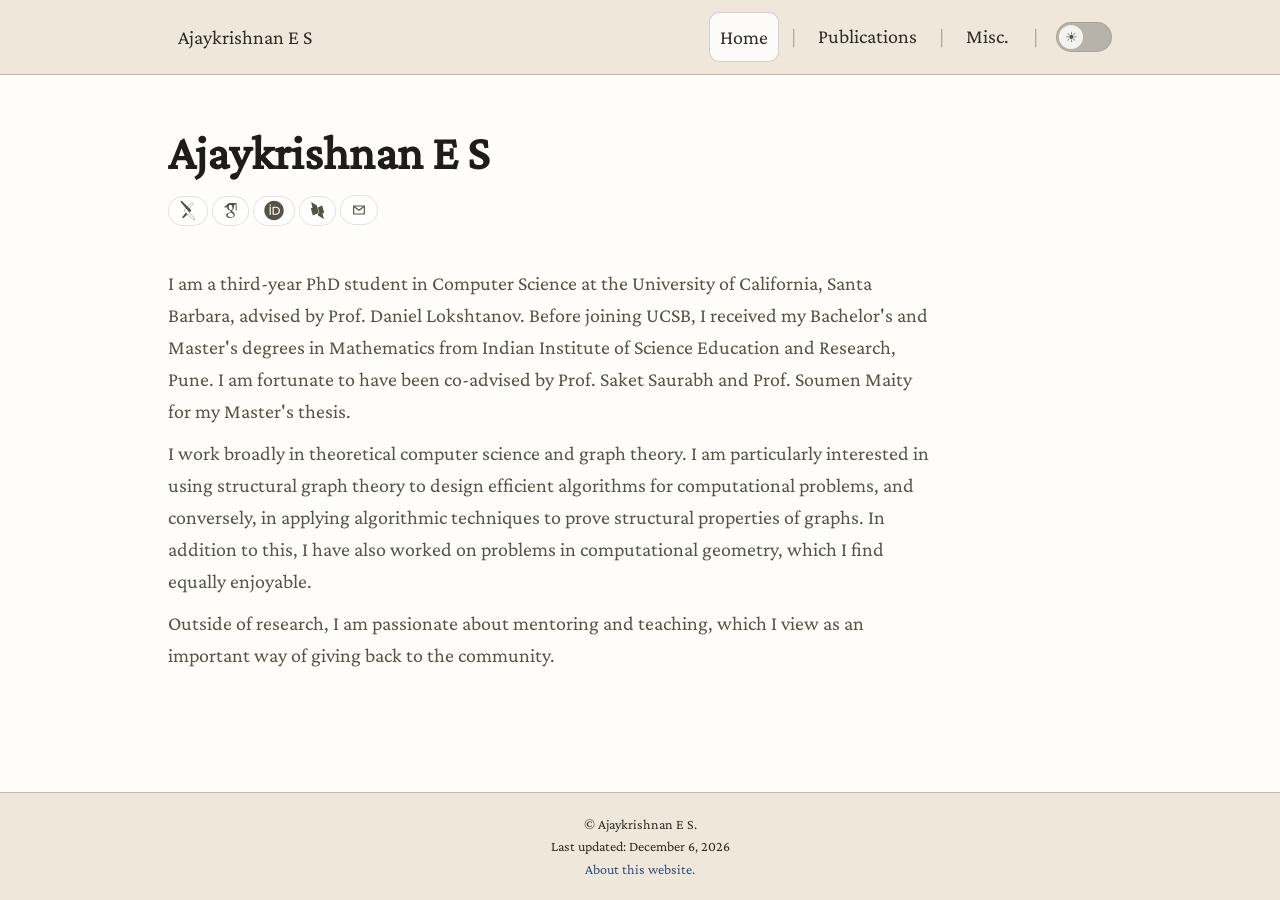
==== index.html @ ac894924 "Add files via upload" ====
<!doctype html>
<html lang="en">
  <head>
    <meta charset="utf-8" />
    <meta name="viewport" content="width=device-width, initial-scale=1" />
    <title>Ajay — Home</title>
    <meta name="description" content="Ajay's academic website" />

    <link rel="stylesheet" href="/css/style.css" />
    <link rel="stylesheet" href="/academicons/css/academicons.min.css" />
    <script defer src="/js/main.js"></script>
  </head>

  <body>
    <div id="nav-mount"></div>

    <main class="container">
      <section class="hero">
        <h1>Ajaykrishnan E S</h1>

        <div class="home-icons" aria-label="Profile links">
          <a class="icon-link" href="http://arxiv.org/a/es_a_3" target="_blank" rel="noopener noreferrer" aria-label="arXiv">
            <i class="ai ai-arxiv"></i>
          </a>

          <a class="icon-link" href="https://scholar.google.com/citations?hl=en&user=ycxBXdMAAAAJ" target="_blank" rel="noopener noreferrer" aria-label="Google Scholar">
            <i class="ai ai-google-scholar"></i>
          </a>

          <a class="icon-link" href="https://orcid.org/0009-0001-4080-3647" target="_blank" rel="noopener noreferrer" aria-label="ORCID">
            <i class="ai ai-orcid"></i>
          </a>

          <a class="icon-link" href="https://dblp.org/pid/342/8976.html" target="_blank" rel="noopener noreferrer" aria-label="DBLP">
            <i class="ai ai-dblp"></i>
          </a>

          <a class="icon-link" href="mailto:es.ajaykrishnan@gmail.com" aria-label="Email">
            <svg class="icon" viewBox="0 0 24 24" aria-hidden="true">
              <path d="M4 6h16v12H4z" fill="none" stroke="currentColor" stroke-width="1.7" />
              <path
                d="M4.5 6.8 12 12.4 19.5 6.8"
                fill="none"
                stroke="currentColor"
                stroke-width="1.7"
                stroke-linecap="round"
                stroke-linejoin="round"
              />
            </svg>
          </a>
        </div>

        <p class="intro">
          I am a third-year PhD student in Computer Science at the University of California, Santa Barbara, advised by Prof. Daniel Lokshtanov. Before joining UCSB, I received my Bachelor's and Master's degrees in Mathematics from Indian Institute of Science Education and Research, Pune. I am fortunate to have been co-advised by Prof. Saket Saurabh and Prof. Soumen Maity for my Master's thesis.
        </p>

        <p>
          I work broadly in theoretical computer science and graph theory. I am particularly interested in using structural graph theory to design efficient algorithms for computational problems, and conversely, in applying algorithmic techniques to prove structural properties of graphs. In addition to this, I have also worked on problems in computational geometry, which I find equally enjoyable.
        </p>

        <p>
          Outside of research, I am passionate about mentoring and teaching, which I view as an important way of giving back to the community.
        </p>
      </section>
    </main>

    <footer class="footer">
      <div class="container">
        <div>© Ajaykrishnan E S.</div>
          <div>Last updated: <span class="last-updated">--</span></div>
          <div><a href="/about-this-website/">About this website.</a></div>
      </div>
    </footer>
  </body>
</html>
---- css/style.css ----
/* Default design tokens (dark mode baseline). */
:root{
  --bg: #2a2f38;
  --panel: #353c48;
  --text: #f6f8fb;
  --muted: #cdd3de;
  --link: #9bbcf3;
  --border: rgba(255,255,255,.12);
  --toggle-track: #5f6776;
  --toggle-thumb-bg: #d7dde8;
  --toggle-icon: #495063;
  --pub-fill: color-mix(in srgb, var(--panel) 90%, #404958);
  --pub-border: #4b5566;
  --nav-bg: #3c4554;
  --nav-text: #e8ebf0;
  --nav-link: #e8ebf0;
  --nav-link-hover-bg: rgba(255,255,255,.14);
  --nav-active-bg: rgba(255,255,255,.22);
  --nav-active-border: rgba(255,255,255,.24);
  --nav-separator: rgba(232,235,240,.45);
  --award-bg: rgba(159,173,199,.22);
  --award-text: #dce5f7;
  --maxw: 980px;
  --sans: 'Crimson Pro', serif;
}

/* If OS prefers light mode AND user has not explicitly forced dark mode, use light tokens. */
@media (prefers-color-scheme: light){
  :root:not([data-theme="dark"]){
    --bg:#fffdfa;
    --panel:#ffffff;
    --text:#1f1d19;
    --muted:#575247;
    --link:#2b4f81;
    --border: rgba(86,76,59,.16);
    --toggle-track: #b7b3aa;
    --toggle-thumb-bg: #f5f3ee;
    --toggle-icon: #59554d;
    --pub-fill: #fdf9f2;
    --pub-border: #e7dece;
    --nav-bg: #efe8da;
    --nav-text: #2f2b24;
    --nav-link: #2f2b24;
    --nav-link-hover-bg: rgba(255,255,255,.68);
    --nav-active-bg: rgba(255,255,255,.82);
    --nav-active-border: rgba(90,81,63,.25);
    --nav-separator: rgba(95,85,67,.45);
    --award-bg: #efe6cf;
    --award-text: #4f3d1f;
  }
}

/* Explicit light mode override.
   Applied when JS sets: document.documentElement.setAttribute("data-theme", "light") */
:root[data-theme="light"]{
  --bg:#fffdfa;
  --panel:#ffffff;
  --text:#1f1d19;
  --muted:#575247;
  --link:#2b4f81;
  --border: rgba(86,76,59,.16);
  --toggle-track: #b7b3aa;
  --toggle-thumb-bg: #f5f3ee;
  --toggle-icon: #59554d;
  --pub-fill: #fdf9f2;
  --pub-border: #e7dece;
  --nav-bg: #efe8da;
  --nav-text: #2f2b24;
  --nav-link: #2f2b24;
  --nav-link-hover-bg: rgba(255,255,255,.68);
  --nav-active-bg: rgba(255,255,255,.82);
  --nav-active-border: rgba(90,81,63,.25);
  --nav-separator: rgba(95,85,67,.45);
  --award-bg: #efe6cf;
  --award-text: #4f3d1f;
}

/* Explicit dark mode override.
   Applied when JS sets: document.documentElement.setAttribute("data-theme", "dark") */
:root[data-theme="dark"]{
  --bg: #2a2f38;
  --panel: #353c48;
  --text: #f6f8fb;
  --muted: #cdd3de;
  --link: #9bbcf3;
  --border: rgba(255,255,255,.12);
  --toggle-track: #5f6776;
  --toggle-thumb-bg: #d7dde8;
  --toggle-icon: #495063;
  --pub-fill: color-mix(in srgb, var(--panel) 90%, #404958);
  --pub-border: #4b5566;
  --nav-bg: #3c4554;
  --nav-text: #e8ebf0;
  --nav-link: #e8ebf0;
  --nav-link-hover-bg: rgba(255,255,255,.14);
  --nav-active-bg: rgba(255,255,255,.22);
  --nav-active-border: rgba(255,255,255,.24);
  --nav-separator: rgba(232,235,240,.45);
  --award-bg: rgba(159,173,199,.22);
  --award-text: #f0f5ff;
}

@font-face {
  font-family: 'Crimson Pro';
  src: url('/fonts/Crimson_Pro/CrimsonPro-VariableFont_wght.ttf') format('truetype');
  font-weight: 400;
  font-style: normal;
}

/* Include border + padding in element width calculations globally. */
*{ box-sizing:border-box; }
/* Allow body-backed backgrounds/sections to fill full viewport height. */
html,body{ height:100%; }

/* Global page typography + background treatment. */
body{
  min-height: 100vh;
  display: flex;
  flex-direction: column;
  margin:0;
  font-family: var(--sans);
  background: var(--bg);
  color: var(--text);
  font-size: 20px;
  line-height: 1.6;
}

/* Global link style tokenized by theme variables. */
a{ color:var(--link); text-decoration:none; }
/* Simple underline on hover for text links. */
a:hover{ text-decoration:underline; }

/* Shared centered content wrapper used by main/footer/nav internals. */
.container{
  max-width: var(--maxw);
  margin: 0 auto;
  padding: 0 18px;
}

/* Sticky top navigation bar shell. */
.site-nav{
  position: sticky;
  top: 0;
  z-index: 50;
  backdrop-filter: blur(10px);
  background: color-mix(in srgb, var(--nav-bg) 98%, transparent);
  color: var(--nav-text);
  border-bottom: 1px solid color-mix(in srgb, var(--nav-text) 24%, transparent);
}

/* Layout row for toggle (left) + nav links (right). */
.nav-inner{
  max-width: var(--maxw);
  margin: 0 auto;
  padding: 12px 18px;
  display: flex;
  justify-content: flex-start;
  align-items: center;
  gap: 18px;
}

.nav-brand{
  color: var(--nav-link);
  display:inline-block;
  padding: 8px 10px;
  border-radius: 10px;
  white-space: nowrap;
}

.nav-brand:hover{
  text-decoration: none;
  background: var(--nav-link-hover-bg);
}

/* Horizontal nav list; pushed right with margin-left:auto. */
.nav-links{
  list-style: none;
  padding: 0;
  margin: 0;
  margin-left: auto;
  display: flex;
  gap: 12px;
}

/* Add a subtle vertical separator between adjacent nav items. */
.nav-links li + li::before{
  content: "|";
  color: var(--nav-separator);
  opacity: 1;
  margin-right: 12px;
}

/* Add one trailing separator after the last nav item (before the theme toggle). */
.nav-links::after{
  content: "|";
  display: inline-flex;
  align-items: center;
  align-self: center;
  line-height: 1;
  color: var(--nav-separator);
  opacity: 1;
  margin-left: 2px;
  transform: translateY(-1px);
}

/* Click target sizing for nav links. */
.nav-links a{
  color: var(--nav-link);
  display:inline-block;
  padding: 8px 10px;
  border-radius: 10px;
}

/* Subtle hover panel on nav items. */
.nav-links a:hover{
  background: var(--nav-link-hover-bg);
  text-decoration:none;
}

/* Active page marker (set by JS via aria-current). */
.nav-links a[aria-current="page"]{
  background: var(--nav-active-bg);
  border: 1px solid var(--nav-active-border);
}

/* Theme switch track/button. */
.theme-toggle{
  /* Local component variables (only for toggle dimensions) */
  --toggle-w: 56px;
  --toggle-h: 30px;
  --thumb-size: 24px;
  border: 1px solid var(--border);
  border-radius: 999px;
  background: var(--toggle-track);
  width: var(--toggle-w);
  height: var(--toggle-h);
  padding: 2px;
  display: inline-flex;
  align-items: center;
  justify-content: flex-start;
  cursor: pointer;
  transition: background-color .2s ease, border-color .2s ease;
}

/* Slight track contrast shift on hover. */
.theme-toggle:hover{
  background: color-mix(in srgb, var(--toggle-track) 90%, var(--panel));
}

/* Sliding circular thumb inside the theme switch. */
.theme-toggle__thumb{
  width: var(--thumb-size);
  height: var(--thumb-size);
  border-radius: 999px;
  background: var(--toggle-thumb-bg);
  display: inline-flex;
  align-items: center;
  justify-content: center;
  transform: translateX(0);
  transition: transform .2s ease;
}

/* Default icon for light state. */
.theme-toggle__thumb::before{
  content: "☀";
  color: var(--toggle-icon);
  font-size: 14px;
  line-height: 1;
}

/* Shift thumb to the right in dark state. */
.theme-toggle[data-theme="dark"] .theme-toggle__thumb{
  transform: translateX(calc(var(--toggle-w) - var(--thumb-size) - 6px));
}

/* Swap icon in dark state. */
.theme-toggle[data-theme="dark"] .theme-toggle__thumb::before{
  content: "☾";
  color: var(--toggle-icon);
}

/* Vertical spacing around main content. */
main{
  flex: 1 0 auto;
  width: 100%;
  padding: 26px 0 54px 0;
}

/* Home page intro section spacing. */
.hero{
  padding: 50px 0;
}

/* Home page title scale (responsive via clamp). */
.hero h1{
  margin: 0 0 15px;
  font-size: clamp(20px, 4vw, 48px);
  line-height:1.15;
}

/* Extra top spacing for first intro paragraph. */
.hero .intro {
  margin-top: 40px;
}

/* Home body paragraph style. */
.hero p{
  margin: 10px 0 0;
  color: var(--muted);
  max-width: 70ch;
}

/* Rounded social/profile icon buttons on home page. */
.icon-link{
  display:inline-flex;
  align-items:center;
  justify-content:center;
  height: 30px;
  padding: 0 10px;
  border-radius: 999px;
  border: 1px solid var(--border);
  background: color-mix(in srgb, var(--panel) 72%, transparent);
  color: var(--muted);
}

/* Hover contrast for social icon buttons. */
.icon-link:hover{
  color: var(--text);
  text-decoration:none;
  background: color-mix(in srgb, var(--panel) 88%, transparent);
}

/* Shared size for inline SVG icons (e.g., email icon). */
.icon{
  width: 16px;
  height: 16px;
}

/* Shared section padding used on subpages. */
.section{
  max-width: 900px;
  margin-left: auto;
  margin-right: auto;
  padding: 18px 22px;
}

.section h2{
  font-size: clamp(32px, 4.6vw, 44px);
  line-height: 1.12;
  margin-top: 14px;
  margin-bottom: 14px;
  text-align: center;
}

.section h3{
  font-size: clamp(22px, 3vw, 28px);
  line-height: 1.2;
}

.tight-subheading{
  margin-top: 2px;
}

.section h2.services-title{
  margin-top: 0;
}

.services-title + p,
.services-title + h3{
  margin-top: 30px;
}

/* Slightly smaller overall type scale for publications page only. */
.publications-section{
  font-size: 0.93em;
  margin-top: 20px;
}

.misc-section{
  margin-top: 30px;
}

/* Base ul list spacing for subpage lists. */
.list{
  margin:0;
  padding-left: 18px;
}

/* Vertical rhythm for list items. */
.list li{ margin: 6px 0; }

.awards-list{
  margin-top: 0;
  padding-top: 12px;
}

/* Styling for obfuscated email tokens like [dot]/[at]. */
.obf-token{
  color: color-mix(in srgb, var(--text) 55%, #888);
  font-size: 0.88em;
}

/* Spacing between publication cards. */
.pub-item{ margin-top: 10px; }

/* Clickable publication card container. */
.pub-shell{
  background: var(--pub-fill);
  border: 1px solid var(--pub-border);
  border-radius: 12px;
  padding: 14px 16px;
  cursor: pointer;
}

.pub-collapsible[data-expanded="true"] .pub-shell{
  /* Slightly emphasize card border when expanded */
  border-color: color-mix(in srgb, var(--pub-border) 65%, var(--link));
}

/* First row of publication card: title (left), venue (right). */
.pub-head{
  display: flex;
  align-items: baseline;
  gap: 12px;
}

/* Venue text presentation. */
.pub-venue{
  margin-left: auto;
  white-space: nowrap;
  color: var(--text);
  font-weight: 600;
  font-style: normal;
}

/* Metadata row below title/venue (authors, etc.). */
.pub-meta{
  display: flex;
  align-items: center;
  gap: 10px;
}

/* De-emphasized author line text. */
.pub-authors{
  color: var(--muted);
}

/* Row for award highlight text. */
.pub-award-row{
  display: flex;
  justify-content: flex-start;
  margin-top: 0px;
}

/* Inline highlighted award text (replaces old badge look). */
.award-note{
  display: inline;
  margin: 0;
  padding: 0;
  color: var(--award-text);
  font-weight: 650;
  font-style: italic;
}

/* Row for paper/slides links. */
.pub-links{
  margin-top: 0px;
}

/* Make [abstract] buttons visually match publication links. */
.pub-abstract-toggle{
  border: 0;
  background: transparent;
  padding: 0;
  margin: 0;
  font: inherit;
  color: var(--link);
  cursor: pointer;
}

.pub-abstract-toggle:hover{
  text-decoration: underline;
}

/* Use a non-blue accent for publication links in light mode. */
:root[data-theme="light"] .pub-links a{
  color: #8a4b1f;
}

:root[data-theme="light"] .pub-links .pub-abstract-toggle{
  color: #8a4b1f;
}

:root[data-theme="light"] .pub-links a:hover{
  color: #6f3714;
}

:root[data-theme="light"] .pub-links .pub-abstract-toggle:hover{
  color: #6f3714;
}

.pub-abstract{
  /* Collapsed by default; expanded state set below via data-expanded attribute */
  max-height: 0;
  overflow: hidden;
  transition: max-height .25s ease;
}

/* Top spacing for abstract paragraph(s). */
.pub-abstract p{
  margin: 10px 0 0;
  font-size: 0.94em;
  line-height: 1.5;
}

.pub-collapsible[data-expanded="true"] .pub-abstract{
  /* Expanded state for publication abstract */
  max-height: 500px;
  margin: 14px 8px 0;
  padding-top: 4px;
  border-top: 1px solid color-mix(in srgb, var(--pub-border) 78%, transparent);
}

.pub-collapsible[data-expanded="true"] .pub-abstract p{
  margin-top: 8px;
}

/* Muted helper text used across pages. */
.small{ color: var(--muted); }
/* Small-caps helper for terms like "Coloring". */
.sc{ font-variant: small-caps; }

/* Footer styling shared across all pages. */
.footer{
  margin-top: auto;
  background: var(--nav-bg);
  border-top: 1px solid color-mix(in srgb, var(--nav-text) 24%, transparent);
  padding: 20px 0;
  color: var(--nav-text);
  font-size: 14px;
}

.footer .container{
  text-align: center;
}

/* Mobile layout adjustments for nav + publication rows. */
@media (max-width: 760px){
  /* Allow nav contents to wrap when width is tight. */
  .nav-inner{ flex-wrap: wrap; }
  /* Keep nav links on their own row and right-aligned on small screens. */
  .nav-links{
    width: 100%;
    margin-left: 0;
    justify-content: flex-end;
    gap: 10px;
  }
  .nav-links li + li::before{
    margin-right: 10px;
  }
  /* Stack publication heading row vertically on mobile. */
  .pub-head{
    flex-direction: column;
    gap: 2px;
  }
  /* Remove desktop push-right behavior for venue on stacked layout. */
  .pub-venue{
    margin-left: 0;
  }
  /* Allow metadata row to wrap naturally on narrow widths. */
  .pub-meta{
    flex-wrap: wrap;
    align-items: baseline;
  }
  /* Keep award highlight spacing consistent on mobile. */
  .award-note{
    margin: 0;
  }
}
---- academicons/css/academicons.min.css ----
@font-face {font-family: 'Academicons';font-style: normal;font-weight: 400;font-display: block;src:url('../fonts/academicons.eot');src:url('../fonts/academicons.eot') format('embedded-opentype'), url('../fonts/academicons.ttf') format('truetype'), url('../fonts/academicons.woff') format('woff'), url('../fonts/academicons.svg') format('svg');}.ai {font-family: 'Academicons';font-weight: 400;-moz-osx-font-smoothing: grayscale;-webkit-font-smoothing: antialiased;display: inline-block;font-style: normal;font-variant: normal;text-rendering: auto;line-height: 1;}.ai-academia:before {content: "\e9af";}.ai-academia-square:before {content: "\e93d";}.ai-acclaim:before {content: "\e92e";}.ai-acclaim-square:before {content: "\e93a";}.ai-acm:before {content: "\e93c";}.ai-acm-square:before {content: "\e95d";}.ai-acmdl:before {content: "\e96a";}.ai-acmdl-square:before {content: "\e9d3";}.ai-ads:before {content: "\e9cb";}.ai-ads-square:before {content: "\e94a";}.ai-africarxiv:before {content: "\e91b";}.ai-africarxiv-square:before {content: "\e90b";}.ai-archive:before {content: "\e955";}.ai-archive-square:before {content: "\e956";}.ai-arxiv:before {content: "\e974";}.ai-arxiv-square:before {content: "\e9a6";}.ai-biorxiv:before {content: "\e9a2";}.ai-biorxiv-square:before {content: "\e98b";}.ai-ceur:before {content: "\e96d";}.ai-ceur-square:before {content: "\e92f";}.ai-ciencia-vitae:before {content: "\e912";}.ai-ciencia-vitae-square:before {content: "\e913";}.ai-clarivate:before {content: "\e924";}.ai-clarivate-square:before {content: "\e925";}.ai-closed-access:before {content: "\e942";}.ai-closed-access-square:before {content: "\e943";}.ai-conversation:before {content: "\e94c";}.ai-conversation-square:before {content: "\e915";}.ai-coursera:before {content: "\e95f";}.ai-coursera-square:before {content: "\e97f";}.ai-crossref:before {content: "\e918";}.ai-crossref-square:before {content: "\e919";}.ai-cv:before {content: "\e9a5";}.ai-cv-square:before {content: "\e90a";}.ai-datacite:before {content: "\e91c";}.ai-datacite-square:before {content: "\e91d";}.ai-dataverse:before {content: "\e9f7";}.ai-dataverse-square:before {content: "\e9e4";}.ai-dblp:before {content: "\e94f";}.ai-dblp-square:before {content: "\e93f";}.ai-depsy:before {content: "\e97a";}.ai-depsy-square:before {content: "\e94b";}.ai-doi:before {content: "\e97e";}.ai-doi-square:before {content: "\e98f";}.ai-dryad:before {content: "\e97c";}.ai-dryad-square:before {content: "\e98c";}.ai-elsevier:before {content: "\e961";}.ai-elsevier-square:before {content: "\e910";}.ai-figshare:before {content: "\e981";}.ai-figshare-square:before {content: "\e9e7";}.ai-google-scholar:before {content: "\e9d4";}.ai-google-scholar-square:before {content: "\e9f9";}.ai-hal:before {content: "\e92c";}.ai-hal-square:before {content: "\e92d";}.ai-hypothesis:before {content: "\e95a";}.ai-hypothesis-square:before {content: "\e95b";}.ai-ideas-repec:before {content: "\e9ed";}.ai-ideas-repec-square:before {content: "\e9f8";}.ai-ieee:before {content: "\e929";}.ai-ieee-square:before {content: "\e9b9";}.ai-impactstory:before {content: "\e9cf";}.ai-impactstory-square:before {content: "\e9aa";}.ai-inaturalist:before {content: "\e900";}.ai-inaturalist-square:before {content: "\e901";}.ai-inpn:before {content: "\e902";}.ai-inpn-square:before {content: "\e903";}.ai-inspire:before {content: "\e9e9";}.ai-inspire-square:before {content: "\e9fe";}.ai-isidore:before {content: "\e936";}.ai-isidore-square:before {content: "\e954";}.ai-isni:before {content: "\e957";}.ai-isni-square:before {content: "\e958";}.ai-jstor:before {content: "\e938";}.ai-jstor-square:before {content: "\e944";}.ai-lattes:before {content: "\e9b3";}.ai-lattes-square:before {content: "\e99c";}.ai-mathoverflow:before {content: "\e9f6";}.ai-mathoverflow-square:before {content: "\e97b";}.ai-mendeley:before {content: "\e9f0";}.ai-mendeley-square:before {content: "\e9f3";}.ai-moodle:before {content: "\e907";}.ai-moodle-square:before {content: "\e908";}.ai-mtmt:before {content: "\e950";}.ai-mtmt-square:before {content: "\e951";}.ai-nakala:before {content: "\e940";}.ai-nakala-square:before {content: "\e941";}.ai-obp:before {content: "\e92a";}.ai-obp-square:before {content: "\e92b";}.ai-open-access:before {content: "\e939";}.ai-open-access-square:before {content: "\e9f4";}.ai-open-data:before {content: "\e966";}.ai-open-data-square:before {content: "\e967";}.ai-open-materials:before {content: "\e968";}.ai-open-materials-square:before {content: "\e969";}.ai-openedition:before {content: "\e946";}.ai-openedition-square:before {content: "\e947";}.ai-orcid:before {content: "\e9d9";}.ai-orcid-square:before {content: "\e9c3";}.ai-osf:before {content: "\e9ef";}.ai-osf-square:before {content: "\e931";}.ai-overleaf:before {content: "\e914";}.ai-overleaf-square:before {content: "\e98d";}.ai-philpapers:before {content: "\e98a";}.ai-philpapers-square:before {content: "\e96f";}.ai-piazza:before {content: "\e99a";}.ai-piazza-square:before {content: "\e90c";}.ai-preregistered:before {content: "\e906";}.ai-preregistered-square:before {content: "\e96b";}.ai-protocols:before {content: "\e952";}.ai-protocols-square:before {content: "\e953";}.ai-psyarxiv:before {content: "\e90e";}.ai-psyarxiv-square:before {content: "\e90f";}.ai-publons:before {content: "\e937";}.ai-publons-square:before {content: "\e94e";}.ai-pubmed:before {content: "\e99f";}.ai-pubmed-square:before {content: "\e97d";}.ai-pubpeer:before {content: "\e922";}.ai-pubpeer-square:before {content: "\e923";}.ai-researcherid:before {content: "\e91a";}.ai-researcherid-square:before {content: "\e95c";}.ai-researchgate:before {content: "\e95e";}.ai-researchgate-square:before {content: "\e99e";}.ai-ror:before {content: "\e948";}.ai-ror-square:before {content: "\e949";}.ai-sci-hub:before {content: "\e959";}.ai-sci-hub-square:before {content: "\e905";}.ai-scirate:before {content: "\e98e";}.ai-scirate-square:before {content: "\e99d";}.ai-scopus:before {content: "\e91e";}.ai-scopus-square:before {content: "\e91f";}.ai-semantic-scholar:before {content: "\e96e";}.ai-semantic-scholar-square:before {content: "\e96c";}.ai-springer:before {content: "\e928";}.ai-springer-square:before {content: "\e99b";}.ai-ssrn:before {content: "\e916";}.ai-ssrn-square:before {content: "\e917";}.ai-stackoverflow:before {content: "\e920";}.ai-stackoverflow-square:before {content: "\e921";}.ai-viaf:before {content: "\e933";}.ai-viaf-square:before {content: "\e934";}.ai-wiley:before {content: "\e926";}.ai-wiley-square:before {content: "\e927";}.ai-zenodo:before {content: "\e911";}.ai-zotero:before {content: "\e962";}.ai-zotero-square:before {content: "\e932";}.ai-lg {font-size: 1.33333em;line-height: 0.75em;vertical-align: -.0667em;}.ai-xs {font-size: .75em;}.ai-sm {font-size: .875em;}.ai-1x {font-size: 1em;}.ai-2x {font-size: 2em;}.ai-3x {font-size: 3em;}.ai-4x {font-size: 4em;}.ai-5x {font-size: 5em;}.ai-6x {font-size: 6em;}.ai-7x {font-size: 7em;}.ai-8x {font-size: 8em;}.ai-9x {font-size: 9em;}.ai-10x {font-size: 10em;}.ai-fw {text-align: center;width: 1.25em;}.ai-ul {list-style-type: none;margin-left: 2.5em;padding-left: 0;}.ai-ul > li {position: relative;}.ai-li {left: -2em;position: absolute;text-align: center;width: 2em;line-height: inherit;}.ai-border {border: solid 0.08em #eee;border-radius: .1em;padding: .2em .25em .15em;}.ai-pull-left {float: left;}.ai-pull-right {float: right;}.ai.ai-pull-left {margin-right: .3em;}.ai.ai-pull-right {margin-right: .3em;}.ai-stack {display: inline-block;height: 2em;line-height: 2em;position: relative;vertical-align: middle;width: 2.5em;}.ai-stack-1x, .ai-stack-2x {left: 0;position: absolute;text-align: center;width: 100%;}.ai-stack-1x {line-height: inherit;}.ai-stack-2x {font-size: 2em;}.ai-inverse {color: #fff;}
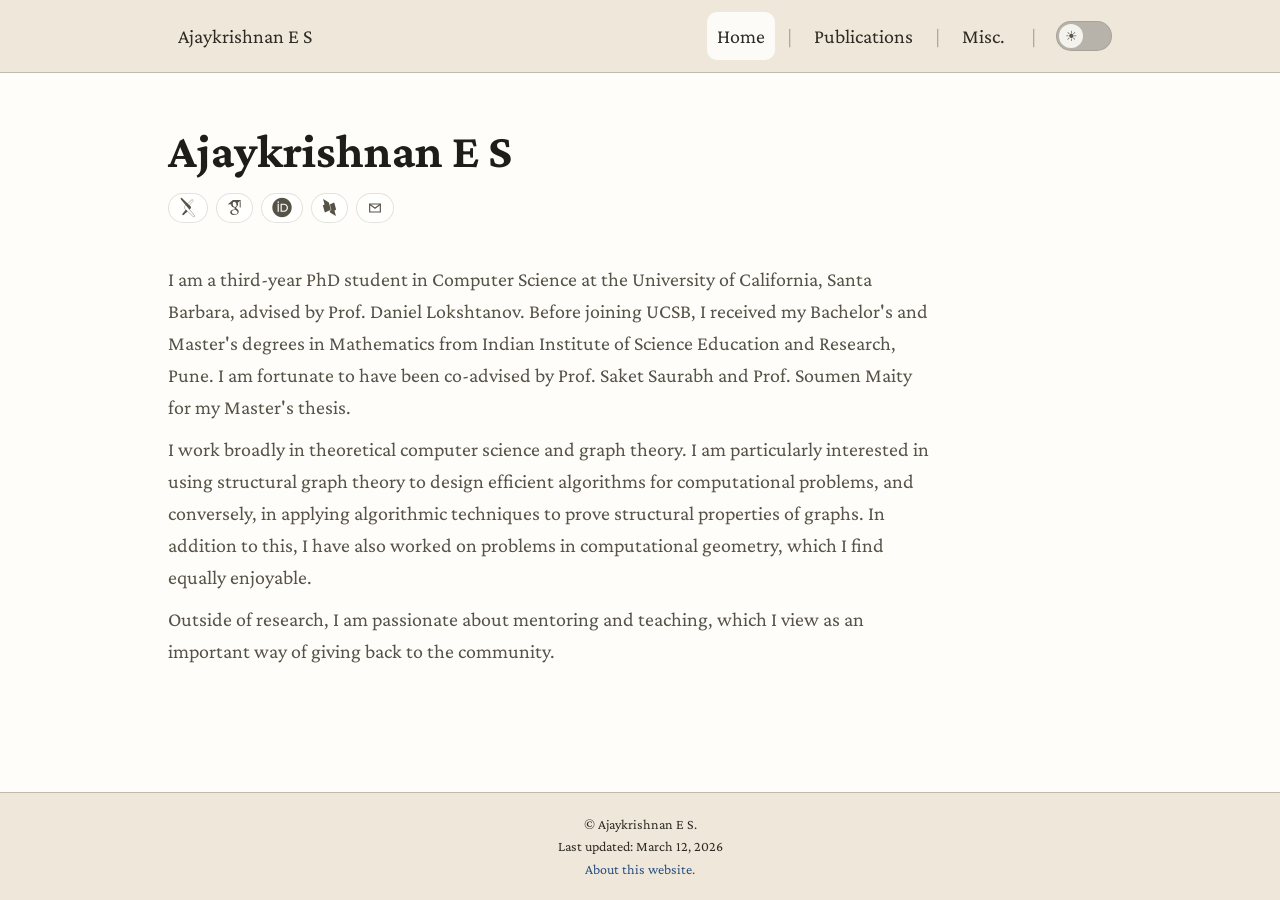
==== commit 67ad79a6: "Add files via upload" ====
--- a/index.html
+++ b/index.html
@@ -67,9 +67,9 @@
     <footer class="footer">
       <div class="container">
         <div>© Ajaykrishnan E S.</div>
-          <div>Last updated: <span class="last-updated">--</span></div>
-          <div><a href="/about-this-website/">About this website.</a></div>
+        <div>Last updated: <span class="last-updated">March 12, 2026</span></div>
+        <div><a href="/about-this-website/">About this website.</a></div>
       </div>
     </footer>
   </body>
-</html>+</html>
--- a/css/style.css
+++ b/css/style.css
@@ -1,579 +1,6 @@
-/* Default design tokens (dark mode baseline). */
-:root{
-  --bg: #2a2f38;
-  --panel: #353c48;
-  --text: #f6f8fb;
-  --muted: #cdd3de;
-  --link: #9bbcf3;
-  --border: rgba(255,255,255,.12);
-  --toggle-track: #5f6776;
-  --toggle-thumb-bg: #d7dde8;
-  --toggle-icon: #495063;
-  --pub-fill: color-mix(in srgb, var(--panel) 90%, #404958);
-  --pub-border: #4b5566;
-  --nav-bg: #3c4554;
-  --nav-text: #e8ebf0;
-  --nav-link: #e8ebf0;
-  --nav-link-hover-bg: rgba(255,255,255,.14);
-  --nav-active-bg: rgba(255,255,255,.22);
-  --nav-active-border: rgba(255,255,255,.24);
-  --nav-separator: rgba(232,235,240,.45);
-  --award-bg: rgba(159,173,199,.22);
-  --award-text: #dce5f7;
-  --maxw: 980px;
-  --sans: 'Crimson Pro', serif;
-}
-
-/* If OS prefers light mode AND user has not explicitly forced dark mode, use light tokens. */
-@media (prefers-color-scheme: light){
-  :root:not([data-theme="dark"]){
-    --bg:#fffdfa;
-    --panel:#ffffff;
-    --text:#1f1d19;
-    --muted:#575247;
-    --link:#2b4f81;
-    --border: rgba(86,76,59,.16);
-    --toggle-track: #b7b3aa;
-    --toggle-thumb-bg: #f5f3ee;
-    --toggle-icon: #59554d;
-    --pub-fill: #fdf9f2;
-    --pub-border: #e7dece;
-    --nav-bg: #efe8da;
-    --nav-text: #2f2b24;
-    --nav-link: #2f2b24;
-    --nav-link-hover-bg: rgba(255,255,255,.68);
-    --nav-active-bg: rgba(255,255,255,.82);
-    --nav-active-border: rgba(90,81,63,.25);
-    --nav-separator: rgba(95,85,67,.45);
-    --award-bg: #efe6cf;
-    --award-text: #4f3d1f;
-  }
-}
-
-/* Explicit light mode override.
-   Applied when JS sets: document.documentElement.setAttribute("data-theme", "light") */
-:root[data-theme="light"]{
-  --bg:#fffdfa;
-  --panel:#ffffff;
-  --text:#1f1d19;
-  --muted:#575247;
-  --link:#2b4f81;
-  --border: rgba(86,76,59,.16);
-  --toggle-track: #b7b3aa;
-  --toggle-thumb-bg: #f5f3ee;
-  --toggle-icon: #59554d;
-  --pub-fill: #fdf9f2;
-  --pub-border: #e7dece;
-  --nav-bg: #efe8da;
-  --nav-text: #2f2b24;
-  --nav-link: #2f2b24;
-  --nav-link-hover-bg: rgba(255,255,255,.68);
-  --nav-active-bg: rgba(255,255,255,.82);
-  --nav-active-border: rgba(90,81,63,.25);
-  --nav-separator: rgba(95,85,67,.45);
-  --award-bg: #efe6cf;
-  --award-text: #4f3d1f;
-}
-
-/* Explicit dark mode override.
-   Applied when JS sets: document.documentElement.setAttribute("data-theme", "dark") */
-:root[data-theme="dark"]{
-  --bg: #2a2f38;
-  --panel: #353c48;
-  --text: #f6f8fb;
-  --muted: #cdd3de;
-  --link: #9bbcf3;
-  --border: rgba(255,255,255,.12);
-  --toggle-track: #5f6776;
-  --toggle-thumb-bg: #d7dde8;
-  --toggle-icon: #495063;
-  --pub-fill: color-mix(in srgb, var(--panel) 90%, #404958);
-  --pub-border: #4b5566;
-  --nav-bg: #3c4554;
-  --nav-text: #e8ebf0;
-  --nav-link: #e8ebf0;
-  --nav-link-hover-bg: rgba(255,255,255,.14);
-  --nav-active-bg: rgba(255,255,255,.22);
-  --nav-active-border: rgba(255,255,255,.24);
-  --nav-separator: rgba(232,235,240,.45);
-  --award-bg: rgba(159,173,199,.22);
-  --award-text: #f0f5ff;
-}
-
-@font-face {
-  font-family: 'Crimson Pro';
-  src: url('/fonts/Crimson_Pro/CrimsonPro-VariableFont_wght.ttf') format('truetype');
-  font-weight: 400;
-  font-style: normal;
-}
-
-/* Include border + padding in element width calculations globally. */
-*{ box-sizing:border-box; }
-/* Allow body-backed backgrounds/sections to fill full viewport height. */
-html,body{ height:100%; }
-
-/* Global page typography + background treatment. */
-body{
-  min-height: 100vh;
-  display: flex;
-  flex-direction: column;
-  margin:0;
-  font-family: var(--sans);
-  background: var(--bg);
-  color: var(--text);
-  font-size: 20px;
-  line-height: 1.6;
-}
-
-/* Global link style tokenized by theme variables. */
-a{ color:var(--link); text-decoration:none; }
-/* Simple underline on hover for text links. */
-a:hover{ text-decoration:underline; }
-
-/* Shared centered content wrapper used by main/footer/nav internals. */
-.container{
-  max-width: var(--maxw);
-  margin: 0 auto;
-  padding: 0 18px;
-}
-
-/* Sticky top navigation bar shell. */
-.site-nav{
-  position: sticky;
-  top: 0;
-  z-index: 50;
-  backdrop-filter: blur(10px);
-  background: color-mix(in srgb, var(--nav-bg) 98%, transparent);
-  color: var(--nav-text);
-  border-bottom: 1px solid color-mix(in srgb, var(--nav-text) 24%, transparent);
-}
-
-/* Layout row for toggle (left) + nav links (right). */
-.nav-inner{
-  max-width: var(--maxw);
-  margin: 0 auto;
-  padding: 12px 18px;
-  display: flex;
-  justify-content: flex-start;
-  align-items: center;
-  gap: 18px;
-}
-
-.nav-brand{
-  color: var(--nav-link);
-  display:inline-block;
-  padding: 8px 10px;
-  border-radius: 10px;
-  white-space: nowrap;
-}
-
-.nav-brand:hover{
-  text-decoration: none;
-  background: var(--nav-link-hover-bg);
-}
-
-/* Horizontal nav list; pushed right with margin-left:auto. */
-.nav-links{
-  list-style: none;
-  padding: 0;
-  margin: 0;
-  margin-left: auto;
-  display: flex;
-  gap: 12px;
-}
-
-/* Add a subtle vertical separator between adjacent nav items. */
-.nav-links li + li::before{
-  content: "|";
-  color: var(--nav-separator);
-  opacity: 1;
-  margin-right: 12px;
-}
-
-/* Add one trailing separator after the last nav item (before the theme toggle). */
-.nav-links::after{
-  content: "|";
-  display: inline-flex;
-  align-items: center;
-  align-self: center;
-  line-height: 1;
-  color: var(--nav-separator);
-  opacity: 1;
-  margin-left: 2px;
-  transform: translateY(-1px);
-}
-
-/* Click target sizing for nav links. */
-.nav-links a{
-  color: var(--nav-link);
-  display:inline-block;
-  padding: 8px 10px;
-  border-radius: 10px;
-}
-
-/* Subtle hover panel on nav items. */
-.nav-links a:hover{
-  background: var(--nav-link-hover-bg);
-  text-decoration:none;
-}
-
-/* Active page marker (set by JS via aria-current). */
-.nav-links a[aria-current="page"]{
-  background: var(--nav-active-bg);
-  border: 1px solid var(--nav-active-border);
-}
-
-/* Theme switch track/button. */
-.theme-toggle{
-  /* Local component variables (only for toggle dimensions) */
-  --toggle-w: 56px;
-  --toggle-h: 30px;
-  --thumb-size: 24px;
-  border: 1px solid var(--border);
-  border-radius: 999px;
-  background: var(--toggle-track);
-  width: var(--toggle-w);
-  height: var(--toggle-h);
-  padding: 2px;
-  display: inline-flex;
-  align-items: center;
-  justify-content: flex-start;
-  cursor: pointer;
-  transition: background-color .2s ease, border-color .2s ease;
-}
-
-/* Slight track contrast shift on hover. */
-.theme-toggle:hover{
-  background: color-mix(in srgb, var(--toggle-track) 90%, var(--panel));
-}
-
-/* Sliding circular thumb inside the theme switch. */
-.theme-toggle__thumb{
-  width: var(--thumb-size);
-  height: var(--thumb-size);
-  border-radius: 999px;
-  background: var(--toggle-thumb-bg);
-  display: inline-flex;
-  align-items: center;
-  justify-content: center;
-  transform: translateX(0);
-  transition: transform .2s ease;
-}
-
-/* Default icon for light state. */
-.theme-toggle__thumb::before{
-  content: "☀";
-  color: var(--toggle-icon);
-  font-size: 14px;
-  line-height: 1;
-}
-
-/* Shift thumb to the right in dark state. */
-.theme-toggle[data-theme="dark"] .theme-toggle__thumb{
-  transform: translateX(calc(var(--toggle-w) - var(--thumb-size) - 6px));
-}
-
-/* Swap icon in dark state. */
-.theme-toggle[data-theme="dark"] .theme-toggle__thumb::before{
-  content: "☾";
-  color: var(--toggle-icon);
-}
-
-/* Vertical spacing around main content. */
-main{
-  flex: 1 0 auto;
-  width: 100%;
-  padding: 26px 0 54px 0;
-}
-
-/* Home page intro section spacing. */
-.hero{
-  padding: 50px 0;
-}
-
-/* Home page title scale (responsive via clamp). */
-.hero h1{
-  margin: 0 0 15px;
-  font-size: clamp(20px, 4vw, 48px);
-  line-height:1.15;
-}
-
-/* Extra top spacing for first intro paragraph. */
-.hero .intro {
-  margin-top: 40px;
-}
-
-/* Home body paragraph style. */
-.hero p{
-  margin: 10px 0 0;
-  color: var(--muted);
-  max-width: 70ch;
-}
-
-/* Rounded social/profile icon buttons on home page. */
-.icon-link{
-  display:inline-flex;
-  align-items:center;
-  justify-content:center;
-  height: 30px;
-  padding: 0 10px;
-  border-radius: 999px;
-  border: 1px solid var(--border);
-  background: color-mix(in srgb, var(--panel) 72%, transparent);
-  color: var(--muted);
-}
-
-/* Hover contrast for social icon buttons. */
-.icon-link:hover{
-  color: var(--text);
-  text-decoration:none;
-  background: color-mix(in srgb, var(--panel) 88%, transparent);
-}
-
-/* Shared size for inline SVG icons (e.g., email icon). */
-.icon{
-  width: 16px;
-  height: 16px;
-}
-
-/* Shared section padding used on subpages. */
-.section{
-  max-width: 900px;
-  margin-left: auto;
-  margin-right: auto;
-  padding: 18px 22px;
-}
-
-.section h2{
-  font-size: clamp(32px, 4.6vw, 44px);
-  line-height: 1.12;
-  margin-top: 14px;
-  margin-bottom: 14px;
-  text-align: center;
-}
-
-.section h3{
-  font-size: clamp(22px, 3vw, 28px);
-  line-height: 1.2;
-}
-
-.tight-subheading{
-  margin-top: 2px;
-}
-
-.section h2.services-title{
-  margin-top: 0;
-}
-
-.services-title + p,
-.services-title + h3{
-  margin-top: 30px;
-}
-
-/* Slightly smaller overall type scale for publications page only. */
-.publications-section{
-  font-size: 0.93em;
-  margin-top: 20px;
-}
-
-.misc-section{
-  margin-top: 30px;
-}
-
-/* Base ul list spacing for subpage lists. */
-.list{
-  margin:0;
-  padding-left: 18px;
-}
-
-/* Vertical rhythm for list items. */
-.list li{ margin: 6px 0; }
-
-.awards-list{
-  margin-top: 0;
-  padding-top: 12px;
-}
-
-/* Styling for obfuscated email tokens like [dot]/[at]. */
-.obf-token{
-  color: color-mix(in srgb, var(--text) 55%, #888);
-  font-size: 0.88em;
-}
-
-/* Spacing between publication cards. */
-.pub-item{ margin-top: 10px; }
-
-/* Clickable publication card container. */
-.pub-shell{
-  background: var(--pub-fill);
-  border: 1px solid var(--pub-border);
-  border-radius: 12px;
-  padding: 14px 16px;
-  cursor: pointer;
-}
-
-.pub-collapsible[data-expanded="true"] .pub-shell{
-  /* Slightly emphasize card border when expanded */
-  border-color: color-mix(in srgb, var(--pub-border) 65%, var(--link));
-}
-
-/* First row of publication card: title (left), venue (right). */
-.pub-head{
-  display: flex;
-  align-items: baseline;
-  gap: 12px;
-}
-
-/* Venue text presentation. */
-.pub-venue{
-  margin-left: auto;
-  white-space: nowrap;
-  color: var(--text);
-  font-weight: 600;
-  font-style: normal;
-}
-
-/* Metadata row below title/venue (authors, etc.). */
-.pub-meta{
-  display: flex;
-  align-items: center;
-  gap: 10px;
-}
-
-/* De-emphasized author line text. */
-.pub-authors{
-  color: var(--muted);
-}
-
-/* Row for award highlight text. */
-.pub-award-row{
-  display: flex;
-  justify-content: flex-start;
-  margin-top: 0px;
-}
-
-/* Inline highlighted award text (replaces old badge look). */
-.award-note{
-  display: inline;
-  margin: 0;
-  padding: 0;
-  color: var(--award-text);
-  font-weight: 650;
-  font-style: italic;
-}
-
-/* Row for paper/slides links. */
-.pub-links{
-  margin-top: 0px;
-}
-
-/* Make [abstract] buttons visually match publication links. */
-.pub-abstract-toggle{
-  border: 0;
-  background: transparent;
-  padding: 0;
-  margin: 0;
-  font: inherit;
-  color: var(--link);
-  cursor: pointer;
-}
-
-.pub-abstract-toggle:hover{
-  text-decoration: underline;
-}
-
-/* Use a non-blue accent for publication links in light mode. */
-:root[data-theme="light"] .pub-links a{
-  color: #8a4b1f;
-}
-
-:root[data-theme="light"] .pub-links .pub-abstract-toggle{
-  color: #8a4b1f;
-}
-
-:root[data-theme="light"] .pub-links a:hover{
-  color: #6f3714;
-}
-
-:root[data-theme="light"] .pub-links .pub-abstract-toggle:hover{
-  color: #6f3714;
-}
-
-.pub-abstract{
-  /* Collapsed by default; expanded state set below via data-expanded attribute */
-  max-height: 0;
-  overflow: hidden;
-  transition: max-height .25s ease;
-}
-
-/* Top spacing for abstract paragraph(s). */
-.pub-abstract p{
-  margin: 10px 0 0;
-  font-size: 0.94em;
-  line-height: 1.5;
-}
-
-.pub-collapsible[data-expanded="true"] .pub-abstract{
-  /* Expanded state for publication abstract */
-  max-height: 500px;
-  margin: 14px 8px 0;
-  padding-top: 4px;
-  border-top: 1px solid color-mix(in srgb, var(--pub-border) 78%, transparent);
-}
-
-.pub-collapsible[data-expanded="true"] .pub-abstract p{
-  margin-top: 8px;
-}
-
-/* Muted helper text used across pages. */
-.small{ color: var(--muted); }
-/* Small-caps helper for terms like "Coloring". */
-.sc{ font-variant: small-caps; }
-
-/* Footer styling shared across all pages. */
-.footer{
-  margin-top: auto;
-  background: var(--nav-bg);
-  border-top: 1px solid color-mix(in srgb, var(--nav-text) 24%, transparent);
-  padding: 20px 0;
-  color: var(--nav-text);
-  font-size: 14px;
-}
-
-.footer .container{
-  text-align: center;
-}
-
-/* Mobile layout adjustments for nav + publication rows. */
-@media (max-width: 760px){
-  /* Allow nav contents to wrap when width is tight. */
-  .nav-inner{ flex-wrap: wrap; }
-  /* Keep nav links on their own row and right-aligned on small screens. */
-  .nav-links{
-    width: 100%;
-    margin-left: 0;
-    justify-content: flex-end;
-    gap: 10px;
-  }
-  .nav-links li + li::before{
-    margin-right: 10px;
-  }
-  /* Stack publication heading row vertically on mobile. */
-  .pub-head{
-    flex-direction: column;
-    gap: 2px;
-  }
-  /* Remove desktop push-right behavior for venue on stacked layout. */
-  .pub-venue{
-    margin-left: 0;
-  }
-  /* Allow metadata row to wrap naturally on narrow widths. */
-  .pub-meta{
-    flex-wrap: wrap;
-    align-items: baseline;
-  }
-  /* Keep award highlight spacing consistent on mobile. */
-  .award-note{
-    margin: 0;
-  }
-}
+@import url("/css/tokens.css");
+@import url("/css/base.css");
+@import url("/css/nav.css");
+@import url("/css/main.css");
+@import url("/css/publications.css");
+@import url("/css/mobile.css");
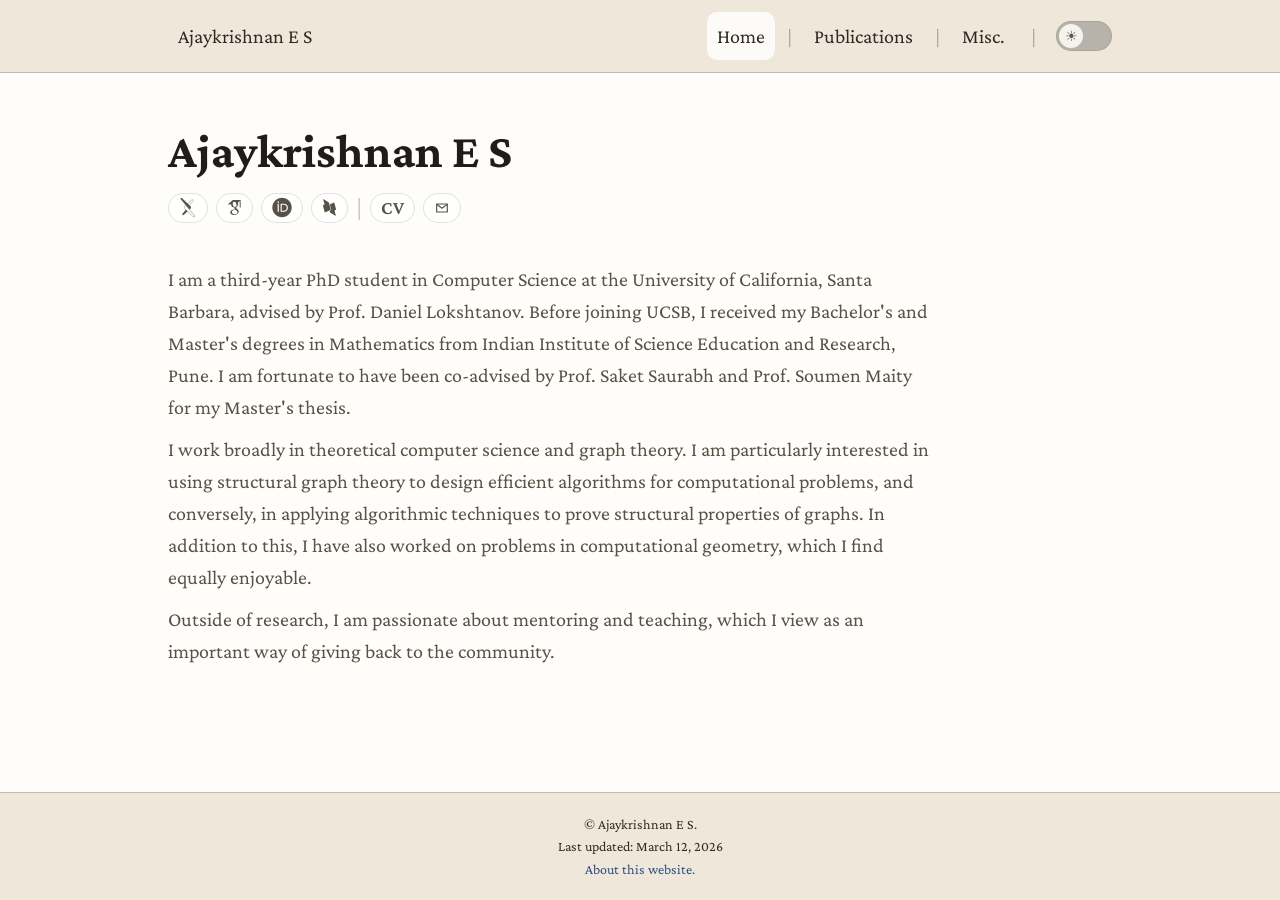
==== commit 70785ce6: "Add files via upload" ====
--- a/index.html
+++ b/index.html
@@ -33,6 +33,12 @@
 
           <a class="icon-link" href="https://dblp.org/pid/342/8976.html" target="_blank" rel="noopener noreferrer" aria-label="DBLP">
             <i class="ai ai-dblp"></i>
+          </a>
+
+          <span class="icon-sep" aria-hidden="true">|</span>
+
+          <a class="icon-link" href="/cv/CV.pdf" target="_blank" rel="noopener noreferrer" aria-label="CV">
+            <span style="font-family: var(--serif); font-size: 0.95em; font-weight: 600; letter-spacing: 0.03em;">CV</span>
           </a>
 
           <a class="icon-link" href="mailto:es.ajaykrishnan@gmail.com" aria-label="Email">
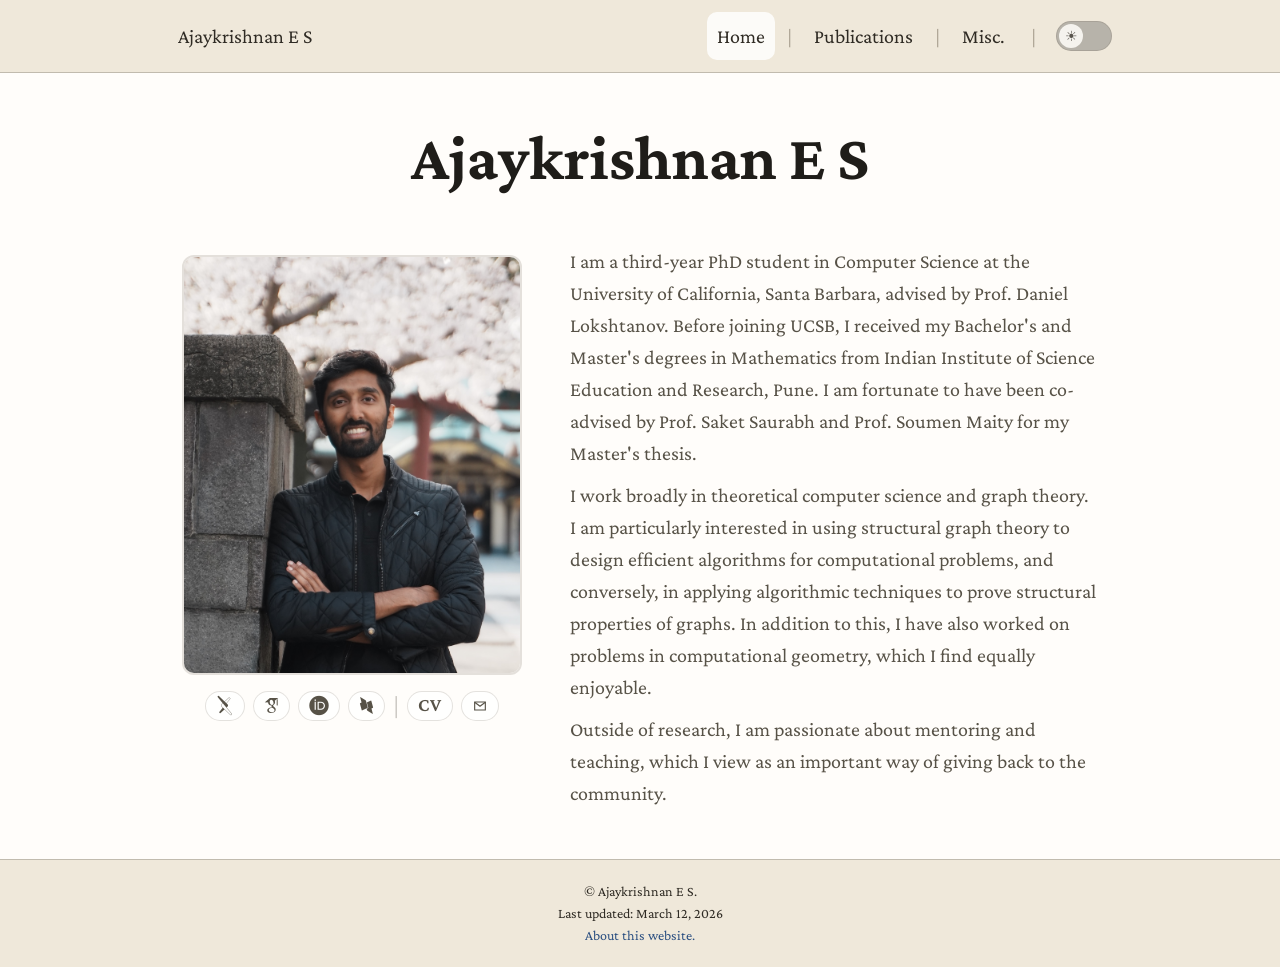
==== commit dd40f333: "Add files via upload" ====
--- a/index.html
+++ b/index.html
@@ -17,56 +17,46 @@
     <main class="container">
       <section class="hero">
         <h1>Ajaykrishnan E S</h1>
-
-        <div class="home-icons" aria-label="Profile links">
-          <a class="icon-link" href="http://arxiv.org/a/es_a_3" target="_blank" rel="noopener noreferrer" aria-label="arXiv">
-            <i class="ai ai-arxiv"></i>
-          </a>
-
-          <a class="icon-link" href="https://scholar.google.com/citations?hl=en&user=ycxBXdMAAAAJ" target="_blank" rel="noopener noreferrer" aria-label="Google Scholar">
-            <i class="ai ai-google-scholar"></i>
-          </a>
-
-          <a class="icon-link" href="https://orcid.org/0009-0001-4080-3647" target="_blank" rel="noopener noreferrer" aria-label="ORCID">
-            <i class="ai ai-orcid"></i>
-          </a>
-
-          <a class="icon-link" href="https://dblp.org/pid/342/8976.html" target="_blank" rel="noopener noreferrer" aria-label="DBLP">
-            <i class="ai ai-dblp"></i>
-          </a>
-
-          <span class="icon-sep" aria-hidden="true">|</span>
-
-          <a class="icon-link" href="/cv/CV.pdf" target="_blank" rel="noopener noreferrer" aria-label="CV">
-            <span style="font-family: var(--serif); font-size: 0.95em; font-weight: 600; letter-spacing: 0.03em;">CV</span>
-          </a>
-
-          <a class="icon-link" href="mailto:es.ajaykrishnan@gmail.com" aria-label="Email">
-            <svg class="icon" viewBox="0 0 24 24" aria-hidden="true">
-              <path d="M4 6h16v12H4z" fill="none" stroke="currentColor" stroke-width="1.7" />
-              <path
-                d="M4.5 6.8 12 12.4 19.5 6.8"
-                fill="none"
-                stroke="currentColor"
-                stroke-width="1.7"
-                stroke-linecap="round"
-                stroke-linejoin="round"
-              />
-            </svg>
-          </a>
+        <div class="hero-inner">
+          <div class="hero-left">
+            <img src="/DP copy.png" alt="Ajaykrishnan E S" class="profile-photo" />
+            <div class="home-icons" aria-label="Profile links">
+              <a class="icon-link" href="http://arxiv.org/a/es_a_3" target="_blank" rel="noopener noreferrer" aria-label="arXiv">
+                <i class="ai ai-arxiv"></i>
+              </a>
+              <a class="icon-link" href="https://scholar.google.com/citations?hl=en&user=ycxBXdMAAAAJ" target="_blank" rel="noopener noreferrer" aria-label="Google Scholar">
+                <i class="ai ai-google-scholar"></i>
+              </a>
+              <a class="icon-link" href="https://orcid.org/0009-0001-4080-3647" target="_blank" rel="noopener noreferrer" aria-label="ORCID">
+                <i class="ai ai-orcid"></i>
+              </a>
+              <a class="icon-link" href="https://dblp.org/pid/342/8976.html" target="_blank" rel="noopener noreferrer" aria-label="DBLP">
+                <i class="ai ai-dblp"></i>
+              </a>
+              <span class="icon-sep" aria-hidden="true">|</span>
+              <a class="icon-link" href="/cv/CV.pdf" target="_blank" rel="noopener noreferrer" aria-label="CV">
+                <span style="font-family: var(--serif); font-size: 0.95em; font-weight: 600; letter-spacing: 0.03em;">CV</span>
+              </a>
+              <a class="icon-link" href="mailto:es.ajaykrishnan@gmail.com" aria-label="Email">
+                <svg class="icon" viewBox="0 0 24 24" aria-hidden="true">
+                  <path d="M4 6h16v12H4z" fill="none" stroke="currentColor" stroke-width="1.7" />
+                  <path d="M4.5 6.8 12 12.4 19.5 6.8" fill="none" stroke="currentColor" stroke-width="1.7" stroke-linecap="round" stroke-linejoin="round" />
+                </svg>
+              </a>
+            </div>
+          </div>
+          <div class="hero-right">
+            <p class="intro">
+              I am a third-year PhD student in Computer Science at the University of California, Santa Barbara, advised by Prof. Daniel Lokshtanov. Before joining UCSB, I received my Bachelor's and Master's degrees in Mathematics from Indian Institute of Science Education and Research, Pune. I am fortunate to have been co-advised by Prof. Saket Saurabh and Prof. Soumen Maity for my Master's thesis.
+            </p>
+            <p>
+              I work broadly in theoretical computer science and graph theory. I am particularly interested in using structural graph theory to design efficient algorithms for computational problems, and conversely, in applying algorithmic techniques to prove structural properties of graphs. In addition to this, I have also worked on problems in computational geometry, which I find equally enjoyable.
+            </p>
+            <p>
+              Outside of research, I am passionate about mentoring and teaching, which I view as an important way of giving back to the community.
+            </p>
+          </div>
         </div>
-
-        <p class="intro">
-          I am a third-year PhD student in Computer Science at the University of California, Santa Barbara, advised by Prof. Daniel Lokshtanov. Before joining UCSB, I received my Bachelor's and Master's degrees in Mathematics from Indian Institute of Science Education and Research, Pune. I am fortunate to have been co-advised by Prof. Saket Saurabh and Prof. Soumen Maity for my Master's thesis.
-        </p>
-
-        <p>
-          I work broadly in theoretical computer science and graph theory. I am particularly interested in using structural graph theory to design efficient algorithms for computational problems, and conversely, in applying algorithmic techniques to prove structural properties of graphs. In addition to this, I have also worked on problems in computational geometry, which I find equally enjoyable.
-        </p>
-
-        <p>
-          Outside of research, I am passionate about mentoring and teaching, which I view as an important way of giving back to the community.
-        </p>
       </section>
     </main>
 
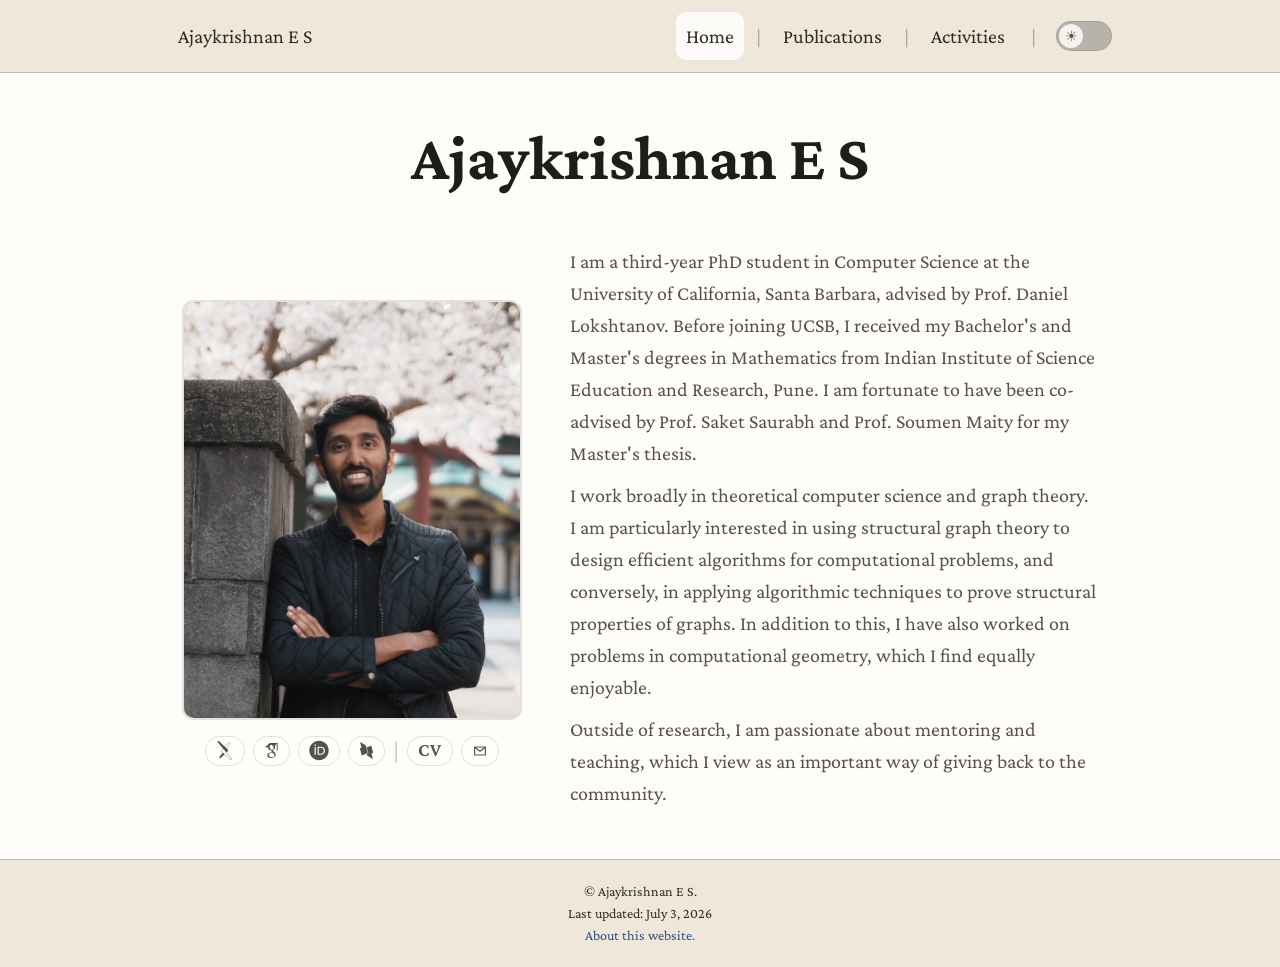
==== commit bd5a8538: "Update last updated date in footer" ====
--- a/index.html
+++ b/index.html
@@ -63,7 +63,7 @@
     <footer class="footer">
       <div class="container">
         <div>© Ajaykrishnan E S.</div>
-        <div>Last updated: <span class="last-updated">March 12, 2026</span></div>
+        <div>Last updated: <span class="last-updated">July 3, 2026</span></div>
         <div><a href="/about-this-website/">About this website.</a></div>
       </div>
     </footer>
